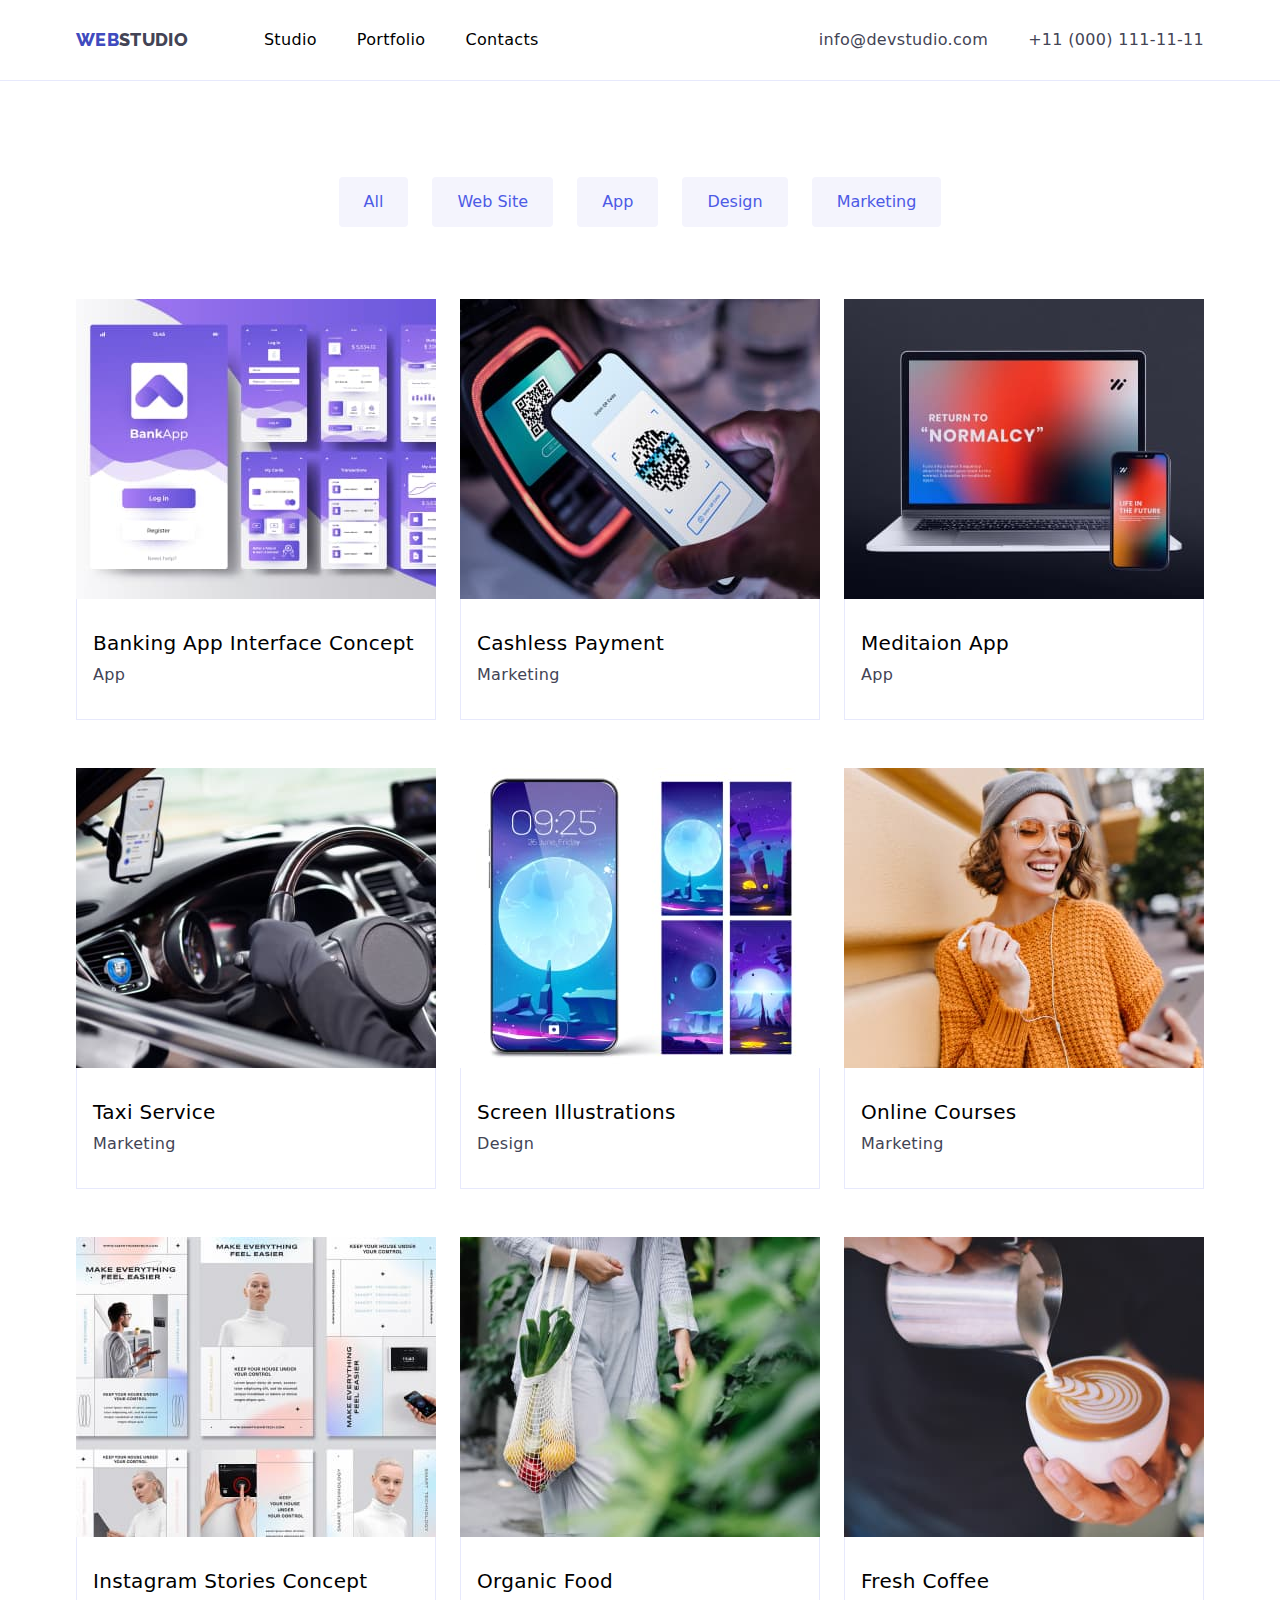
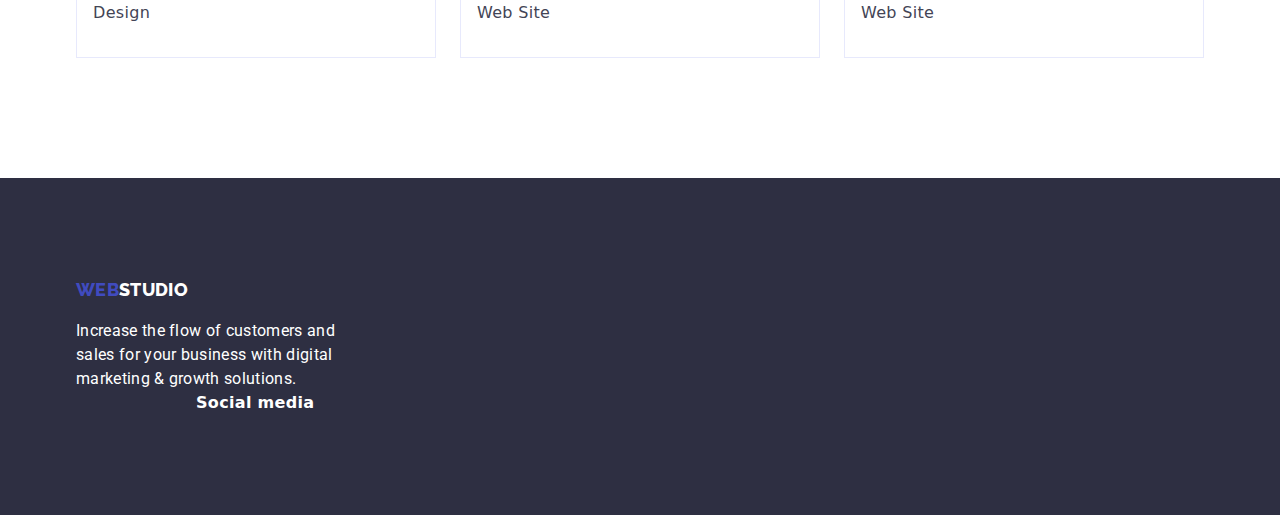
==== portfolio.html @ 9852bc64 "update" ====
<!DOCTYPE html>
<html lang="en">

<head>
  <meta charset="UTF-8" />
  <meta http-equiv="X-UA-Compatible" content="IE=edge" />
  <meta name="viewport" content="width=device-width, initial-scale=1.0" />
  <title>goit-markup-hw-02</title>
  <link rel="stylesheet" href="./css/styles.css" />
  <link rel="preconnect" href="https://fonts.googleapis.com" />
  <link rel="preconnect" href="https://fonts.gstatic.com" crossorigin />
  <link href="https://fonts.googleapis.com/css2?family=Raleway:wght@800&family=Roboto:wght@400;500;700;900&display=swap"
    rel="stylesheet" />
  <link rel="stylesheet"
    href="https://cdnjs.cloudflare.com/ajax/libs/modern-normalize/1.0.0/modern-normalize.min.css" />
</head>
<!-- Navigation -->

<body>
  <header class="page-top">
    <div class="container header">
      <nav class="navigation-head">
        <a class="logo" href="./index.html"><span class="web">WEB</span>STUDIO</a>
        <ul class="site-nav">
          <li class="item-nav"><a class="navigation-link" href="./index.html">Studio</a></li>
          <li class="item-nav">
            <a class="navigation-link" href="./portfolio.html">Portfolio</a>
          </li>
          <li class="item-nav"><a class="navigation-link" href="">Contacts</a></li>
        </ul>
      </nav>
      <address class="address">
        <ul class="site-address">
          <li class="item-address">
            <a class="address-nav" href="mailto:info@devstudio.com">info@devstudio.com</a>
          </li>
          <li class="item-contacts">
            <a class="address-nav" href="tel:+110001111111">+11 (000) 111-11-11</a>
          </li>
        </ul>
      </address>
    </div>
  </header>
  <main>

    <!-- Buttons -->
   
    <section class="section-portfolio">
      <div class="container-portfolio">
      
    
      
        <ul class="list-button">
          <li class="button"><button type="button" class="portfolio-button">All</button></li>
          <li class="button"><button type="button" class="portfolio-button">Web Site</button></li>
          <li class="button"><button type="button" class="portfolio-button">App</button></li>
          <li class="button"><button type="button" class="portfolio-button">Design</button></li>
          <li class="button"><button type="button" class="portfolio-button">Marketing</button></li>
        </ul>
    
    <!-- Portfolio -->

    <ul class="portfolio-ul-img-list">
      <li class="portfolio-img">
        
        <img src="./images/img8.jpg" alt="img8" width="360" />
        <div class="portfolio-card">
          <h3 class="list-h-portfolio">Banking App Interface Concept</h3>
          <p class="list-p-portfolio">App</p>
        </div>

      </li>
      <li class="portfolio-img">
        <img src="./images/img9.jpg" alt="img9" width="360" />
        <div class="portfolio-card">
          <h3 class="list-h-portfolio">Cashless Payment</h3>
          <p class="list-p-portfolio">Marketing</p>
        </div>

      </li>
      <li class="portfolio-img">
        <img src="./images/img10.jpg" alt="img10" width="360" />
        <div class="portfolio-card">
          <h3 class="list-h-portfolio">Meditaion App</h3>
          <p class="list-p-portfolio">App</p>
        </div>

      </li>
      <li class="portfolio-img">
        <img src="./images/img11.jpg" alt="img11" width="360" />
        <div class="portfolio-card">
          <h3 class="list-h-portfolio">Taxi Service</h3>
          <p class="list-p-portfolio">Marketing</p>
        </div>

      </li>
      <li class="portfolio-img">
        <img src="./images/img12.jpg" alt="img12" width="360" />
        <div class="portfolio-card">
          <h3 class="list-h-portfolio">Screen Illustrations</h3>
          <p class="list-p-portfolio">Design</p>
        </div>

      </li>
      <li class="portfolio-img">
        <img src="./images/img13.jpg" alt="img13" width="360" />
        <div class="portfolio-card">
          <h3 class="list-h-portfolio">Online Courses</h3>
          <p class="list-p-portfolio">Marketing</p>
        </div>

      </li>
      <li class="portfolio-img">
        <img src="./images/img14.jpg" alt="img14" width="360" />
        <div class="portfolio-card">
          <h3 class="list-h-portfolio">Instagram Stories Concept</h3>
          <p class="list-p-portfolio">Design</p>
        </div>

      </li>
      <li class="portfolio-img">
        <img src="./images/img15.jpg" alt="img15" width="360" />
        <div class="portfolio-card">
          <h3 class="list-h-portfolio">Organic Food</h3>
          <p class="list-p-portfolio">Web Site</p>
        </div>

      </li>
      <li class="portfolio-img">
        <img src="./images/img16.jpg" alt="img16" width="360" />
        <div class="portfolio-card">
          <h3 class="list-h-portfolio">Fresh Coffee</h3>
          <p class="list-p-portfolio">Web Site</p>
        </div>

      </li>
    </ul>
    </section>
  </div>
  </main>
  <!-- Footer -->
  <footer class="footer-portfolio">
    <div class="container">
      <div class="footer-item">
      <a href="./index.html" class="logo-footer"><span class="web">WEB</span>STUDIO</a>
      <p class="footer-text-p">
        Increase the flow of customers and sales for your business with digital
        marketing & growth solutions.
      </p>
      </div>
      <div class="social-footer">
   <h2>Social media</h2>

      </div>
    </div>
  </footer>
</body>

</html>
---- css/styles.css ----
body {
  font-family: "Roboto", sans-serif;
  font-size: 16px;
  line-height: 1.5;
  background-color: var(--bgc-white-color);
  color: var(--paragraph-text-color);
  letter-spacing: 0.02em;
}

h1,
h2,
h3,
h4,
h5,
h6,
p {
  margin: 0px;
}
ul {
  padding: 0;
  margin: 0;
  list-style-type: none;
}
img {
  display: block;
}

.container {
  padding: 0px 15px;
  margin-left: auto;
  margin-right: auto;
  max-width: 1158px;
}

/* Variables */
:root {
  --primary-text-color: #2e2f42;
  --accent-color: #404bbf;
  --text-color: #434455;
  --background-white-color: #ffffff;
  --logo-blue-color: #4d5ae5;
  --text-h-color: #2e2f42;
  --text-white-color: #ffffff;
  --our-team-background-color: #f4f4fd;
  --button-solid-color: #e7e9fc;
  --green-color: #31D0AA;
}

/* Title */

.header-container {
  display: flex;
  align-items: center;
}
.header {
  font-weight: 500;
  display: flex;
  align-items: center;
}
.page-top {
  border-bottom: 1px solid var(--button-solid-color);
}
.logo {
  font-family: "Raleway", sans-serif;
  font-weight: 800;
  font-size: 18px;
  line-height: 1.8;
  color: var(--text-color);
  text-decoration: none;
  padding-top: 24px;
  padding-bottom: 24px;
  margin-right: 76px;
}

.web {
  color: var(--accent-color);
}

/* Navigation */

.navigation-head {
  display: flex;
}

.site-nav {
  display: flex;
  align-items: center;
}
.item-nav {
  margin-right: 40px;
}

.item-nav:last-child {
  margin-right: 0;
}

.navigation-link {
  display: block;
  color: var(--title-text-color);
  text-decoration: none;
  padding-top: 24px;
  padding-bottom: 24px;
  justify-content: center;
}
.navigation-link:hover,
.navigation-link:focus {
  color: var(--accent-color);
}

.item-adress {
  margin-right: 40px;
  font-weight: 400;
}
.item-contacts {
  margin-left: 40px;
  font-weight: 400;
}

.address-nav {
  display: block;
  font-weight: 400;
  padding-top: 24px;
  padding-bottom: 24px;
  color: var(--text-color);
  font-size: 16px;
  line-height: 1.5;
  text-decoration: none;
}

.address-nav:hover,
.address-nav:focus {
  color: var(--accent-color);
}

.site-address {
  display: flex;
}

.address {
  font-style: normal;
  margin-left: auto;
}

/* Buttons */

.button-order {
  width: 169px;
  height: 56px;
  left: 636px;
  top: 428px;
  font-weight: 500;
  font-size: 16px;
  line-height: 1.5;
  font-family: "Roboto";
  color: var(--text-white-color);
  background-color: var(--logo-blue-color);
  border: 0px solid;
  border-color: var(--logo-blue-color);
  border-radius: 4px;
  cursor: pointer;

  margin-top: 48px;
  margin-left: auto;
  margin-right: auto;
}
.button-order:hover,
.button-order:focus {
  font-weight: 500;
  font-size: 16px;
  line-height: 1.5;
  font-family: "Roboto";
  color: var(--text-white-color);
  background-color: var(--accent-color);
  border-color: var(--accent-color);
  cursor: pointer;
}

/* Portfolio */
.container-portfolio {
  padding: 0px 15px;
  margin-left: auto;
  margin-right: auto;
  max-width: 1158px;
}

.section-portfolio {
  padding-top: 96px;
  padding-bottom: 120px;
}

.list-button {
  display: flex;
  justify-content: center;
  margin-bottom: 72px;
}

.button:not(:last-child) {
  margin-right: 24px;
}

.portfolio-button {
  background: var(--our-team-background-color);
  color: var(--logo-blue-color);
  font-weight: 500;
  font-family: inherit;
  font-size: 16px;
  line-height: 1.5;
  cursor: pointer;
  padding: 12px 24px;

  border: 1px solid transparent;
  border-radius: 4px;
}

.portfolio-button:hover,
.portfolio-button:focus {
  background-color: var(--accent-color);
  color: var(--text-white-color);
}

.portfolio-ul-img-list {
  display: flex;
  flex-wrap: wrap;
}

.portfolio-img {
  margin-right: 24px;
  margin-bottom: 48px;
}

.portfolio-img:nth-child(3n) {
  margin-right: 0;
}
.portfolio-img:nth-last-child(-n + 3) {
  margin-bottom: 0;
}

.portfolio-card {
  padding-top: 32px;
  border-left: 1px solid var(--button-solid-color);
  border-bottom: 1px solid var(--button-solid-color);
  border-right: 1px solid var(--button-solid-color);
  padding-left: 16px;
  padding-bottom: 32px;

}
.portfolio-card:hover{
  box-shadow: 0px 1px 6px rgba(46, 47, 66, 0.08), 0px 1px 1px rgba(46, 47, 66, 0.16), 0px 2px 1px rgba(46, 47, 66, 0.08);
}

.list-h-portfolio {
  font-weight: 500;
  font-size: 20px;
  line-height: 1.2;
  color: var(--title-text-color);

  margin-bottom: 8px;
}
.list-p-portfolio {
  font-weight: 400;
  font-size: 16px;
  line-height: 1.5;
  color: var(--text-color);
}

/* Footer */
.footer-portfolio {
  background-color: var(--text-h-color);
  color: var(--text-white-color);
  top: 1764px;
  padding-top: 100px;
  padding-bottom: 100px;

  left: 0px;
}
.footer {
  background-color: var(--text-h-color);
  color: var(--text-white-color);
  top: 2280px;
  padding: 100px 0px;
}
.logo-footer {
  font-family: "Raleway", sans-serif;
  font-weight: 800;
  font-size: 18px;
  line-height: 1.3;
  color: var(--background-white-color);
  text-decoration: none;
}
.footer-text-p {
  font-family: "Roboto";
  font-style: normal;
  font-weight: 400;
  font-size: 16px;
  line-height: 24px;
  letter-spacing: 0.02em;
  color: var(--text-white-color);
  margin-top: 16px;
  margin-bottom: 0;
  width: 264px;
}
.footer-div{
  display: inline-block;
}

/* Effective Solutions*/

.effective-solutions {
  background-color: var(--text-h-color);
  padding: 188px 0;
  text-align: center;
  background-image: linear-gradient(rgba(46, 47, 66, 0.7),rgba(46, 47, 66, 0.7)),url('../images/people-office.jpg');
  background-repeat: no-repeat;
  background-position: center;
  background-size:cover;

}
.effective-solutions-h {
  color: var(--text-white-color);
  font-weight: 700;
  font-size: 56px;
  line-height: 1.1;
  text-decoration: none;
  max-width: 494px;
  margin-right: auto;
  margin-left: auto;
}

/* Feautures */

.feautures {
  padding-top: 120px;
}
.feautures-name {
  margin-top: 0;
  margin-bottom: 0;
}
.feautures-list {
  display: flex;
}
.list-item:not(:last-child) {
  margin-right: 24px;
}

.feautures-h {
  font-weight: 500;
  font-size: 20px;
  line-height: 1.2;
  letter-spacing: 0.02em;
  color: var(--primary-text-color);
  margin-bottom: 8px;
}
.feautures-p {
  font-family: "Roboto";
  font-weight: 400;
  font-size: 16px;
  line-height: 1.5;
  color: var(--text-color);
  margin-top: 0;
}

/* What are we doing */
.what-are-we-doing-section {
  padding-top: 120px;
  padding-bottom: 120px;
}
.what-are-we-doing {
  font-family: "Roboto";
  font-weight: 700;
  font-size: 36px;
  margin-bottom: 72px;
  text-align: center;
  line-height: 1.1;
  text-align: center;
  letter-spacing: 0.02em;
  color: var(--primary-text-color);
}
.what-are-we-doing-list {
  display: flex;
}
.list-img {
  width: 360;
}
.list-img:not(:last-child) {
  margin-right: 24px;
}

/* Our Team */
.our-team-section {
  background-color: var(--our-team-background-color);
  padding-top: 120px;
  padding-bottom: 120px;
}
.our-team-list {
  display: flex;
}
.list-text-img {
  background-color: var(--background-white-color);
  box-shadow: 0px 1px 6px rgba(46, 47, 66, 0.08),
    0px 1px 1px rgba(46, 47, 66, 0.16), 0px 2px 1px rgba(46, 47, 66, 0.08);
  border-radius: 0px 0px 4px 4px;
  width: 264;
  height: 260;
}
.list-text-img:not(:last-child) {
  margin-right: 24px;
}
.img-card {
  text-align: center;
  padding-top: 32px;
  padding-bottom: 32px;
}
.our-team-h {
  font-family: "Roboto";
  font-weight: 500;
  font-size: 20px;
  line-height: 1.2;
  text-align: center;
  letter-spacing: 0.02em;
  color: var(--primary-text-color);
}

.our-team-h-two {
  font-family: "Roboto";
  font-weight: 700;
  font-size: 36px;
  line-height: 1.1;
  text-align: center;
  letter-spacing: 0.02em;
  color: var(--primary-text-color);
  margin-bottom: 72px;
  text-align: center;
}
.our-team-p {
  font-family: "Roboto";
  margin-top: 8px;
  font-weight: 400;
  font-size: 16px;
  line-height: 1.5;
  text-align: center;
  letter-spacing: 0.02em;
  color: var(--text-color);
}
/* Customers */
.customers-h-two{
font-family: "Roboto";
  font-weight: 700;
  font-size: 36px;
  line-height: 1.1;
  text-align: center;
  letter-spacing: 0.02em;
  color: var(--primary-text-color);
  margin-bottom: 72px;
  text-align: center;

}

.customers-section{
    padding-top: 120px;
  padding-bottom: 120px;
  
}
.customers-logo{
display: flex;
justify-content: center;
gap: 24px;
margin-top: 8px;


}
.customers-item{
 width: 168px;
 height: 88px;
 border: 1px solid #8E8F99;
border-radius: 4px;
}
.customers-link{
  display: flex;
  align-items: center;
  justify-content: center;
 
  width: 100%;
  height: 100%;
}
.customers-icon{
  width: 104px;
  height: 56px;
  fill: var(--text-white-color)
}
/* Socials */
.socials-list{
display: flex;
justify-content: center;
gap: 24px;
margin-top: 8px;


}
.socials-item{
 width: 40px;
 height: 40px;
}
.socials-link{
  display: flex;
  align-items: center;
  justify-content: center;
  border-radius: 50%;
  background-color: var(--logo-blue-color);
  width: 100%;
  height: 100%;
}
.socials-link:hover{
  background-color: var(--accent-color)
}
.socials-icon{
  width: 16px;
  height: 16px;
  fill: var(--text-white-color)
}

/* Socials footer */
.social-footer{
  margin-top:0px;
  margin-left: 120px;
  display:inline-block;
 

}
.social-footer h2 {
  font-size: 16px;
  line-height: 150%; /* 24/16 */
  color: var(--bgc-white-color);
}
.socials-list-footer{
display: flex;
justify-content: center;
gap: 16px;
margin-top: 16px;



}
.socials-item-footer{
 width: 40px;
 height: 40px;
 
}
.socials-link-footer{
  display: flex;
  align-items: center;
  justify-content: center;
  border-radius: 50%;
  background-color: var(--text-color);
  width: 100%;
  height: 100%;
}
.socials-link-footer:hover{
  background-color: var(--green-color)
}
.socials-icon-footer{
  width: 24px;
  height: 24px;
  fill: var(--text-white-color);
}

/* Feautures SVG */
.feautures-icons-list{
display: flex;
justify-content: center;
gap: 40px;
margin-bottom: 8px;
margin-right: 140px;
}

.antenna-icon{
 width: 240px;
 height: 116px;
 margin-left: 90px;
 
 
}
.clock-icon{
 width: 240px;
 height: 116px;

 
}
.diagram-icon{
 width: 240px;
 height: 116px;
 
 
}
.astronaut-icon{
 width: 240px;
 height: 116px;
 
 
}
.feautures-icons-link{
  display: flex;
  align-items: center;
  justify-content: center;
  margin-right: 1000px;
  
  background-color: var(--our-team-background-color);
  width: 100%;
  height: 100%;
}
.feautures-icon{
  width: 61px;
  height: 64px;
  fill: black;
}
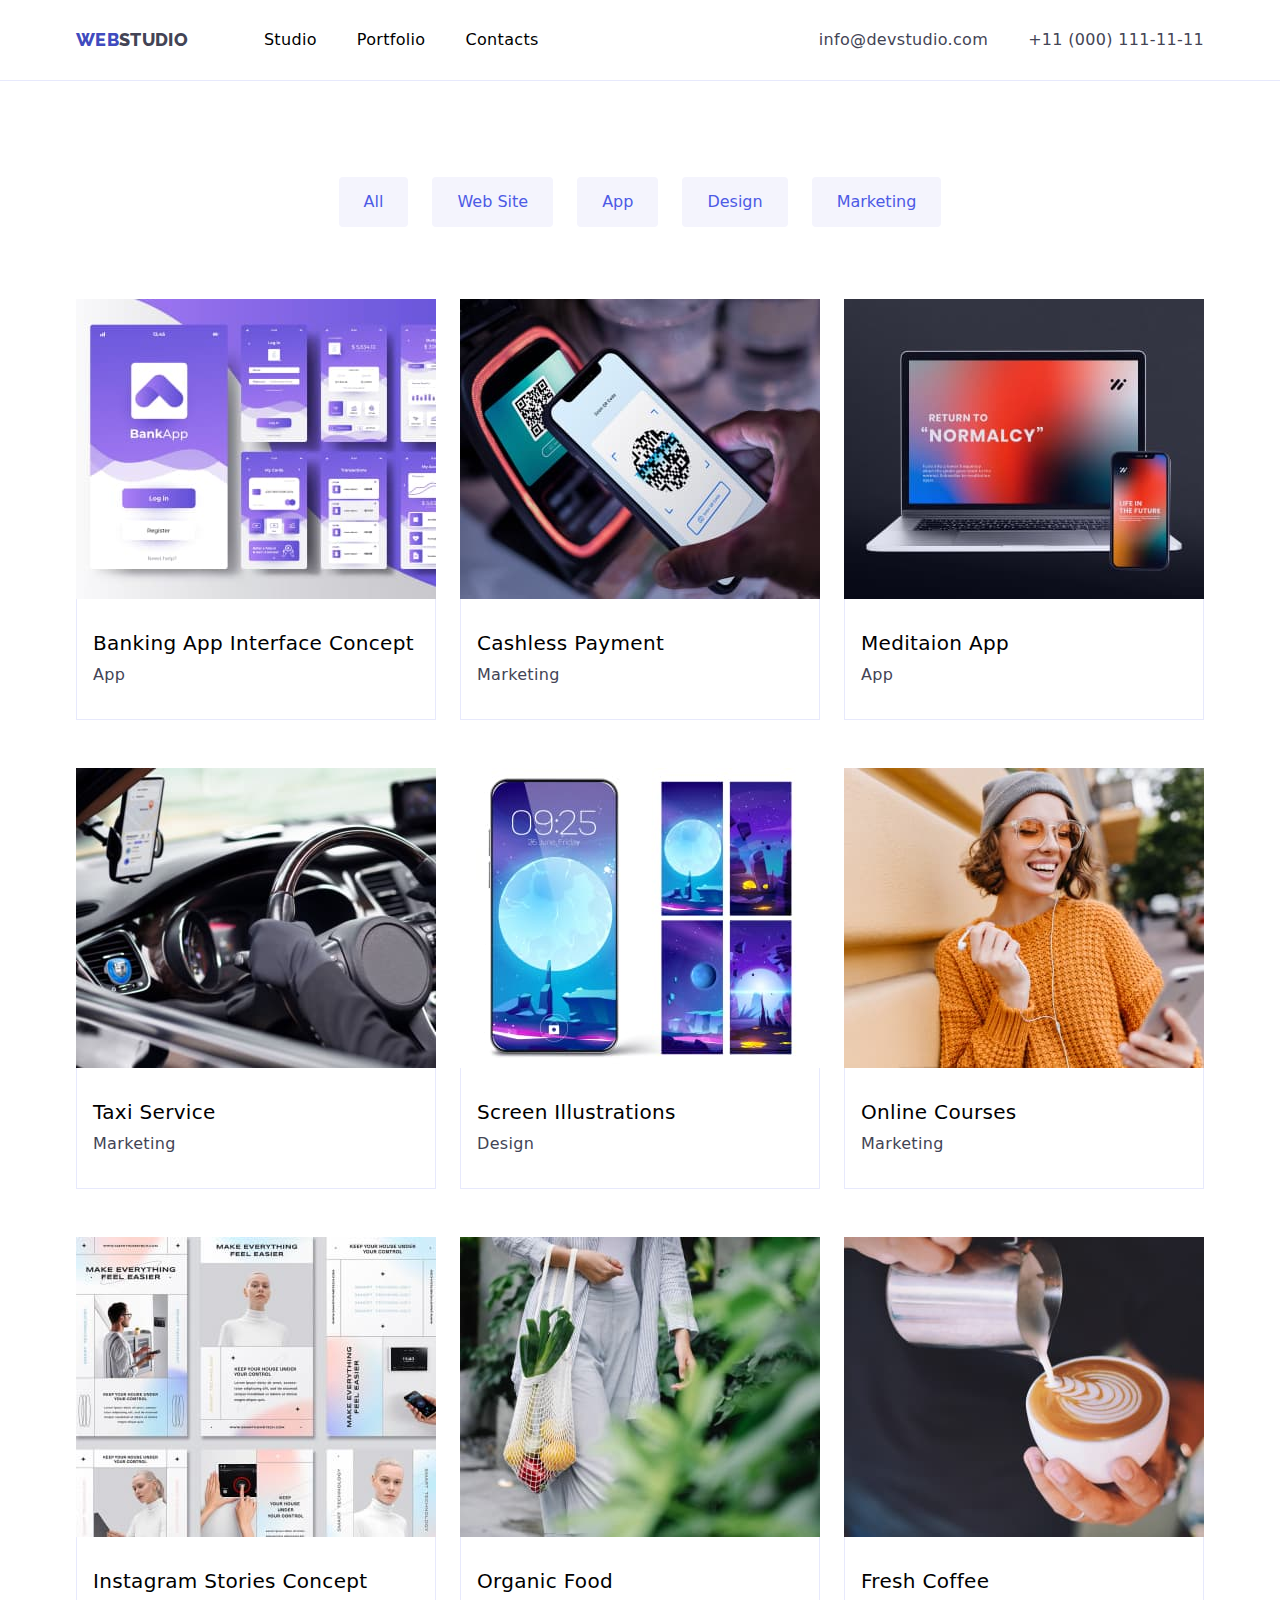
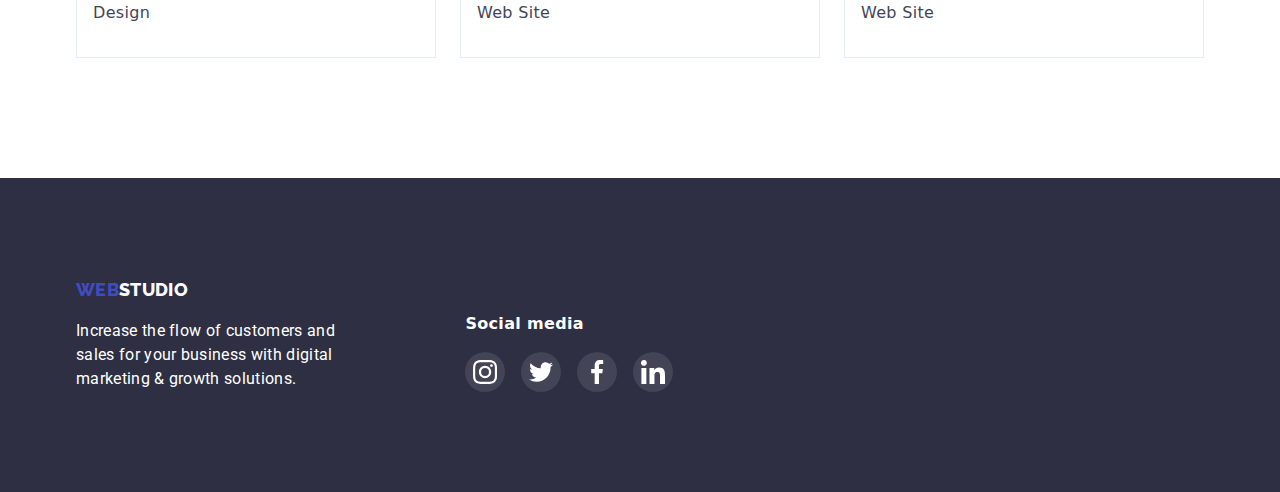
==== commit d129707c: "Update portfolio.html" ====
--- a/portfolio.html
+++ b/portfolio.html
@@ -139,18 +139,41 @@
   </div>
   </main>
   <!-- Footer -->
-  <footer class="footer-portfolio">
-    <div class="container">
-      <div class="footer-item">
-      <a href="./index.html" class="logo-footer"><span class="web">WEB</span>STUDIO</a>
-      <p class="footer-text-p">
-        Increase the flow of customers and sales for your business with digital
-        marketing & growth solutions.
-      </p>
+  <footer class="footer">
+    <div class="container footer-container">
+      <div class="footer-div">
+        <a href="./index.html" class="logo-footer"><span class="web">WEB</span>STUDIO</a>
+        <p class="footer-text-p">
+          Increase the flow of customers and sales for your business with digital
+          marketing & growth solutions.
+        </p>
       </div>
       <div class="social-footer">
-   <h2>Social media</h2>
-
+        <h2>Social media</h2>
+        <ul class="socials-list-footer">
+          <li class="socials-item-footer">
+            <a class="socials-link-footer" href="#">
+              <svg class="socials-icon-footer">
+                <use href="./images/icons.svg#icon-instagram"></use>
+              </svg>
+            </a>
+          </li>
+          <li class="socials-item-footer">
+            <a class="socials-link-footer" href="#"><svg class="socials-icon-footer">
+                <use href="./images/icons.svg#icon-twitter"></use>
+              </svg></a>
+          </li>
+          <li class="socials-item-footer">
+            <a class="socials-link-footer" href="#"><svg class="socials-icon-footer">
+                <use href="./images/icons.svg#icon-facebook"></use>
+              </svg></a>
+          </li>
+          <li class="socials-item-footer">
+            <a class="socials-link-footer" href="#"><svg class="socials-icon-footer">
+                <use href="./images/icons.svg#icon-linkedin"></use>
+              </svg></a>
+          </li>
+        </ul>
       </div>
     </div>
   </footer>
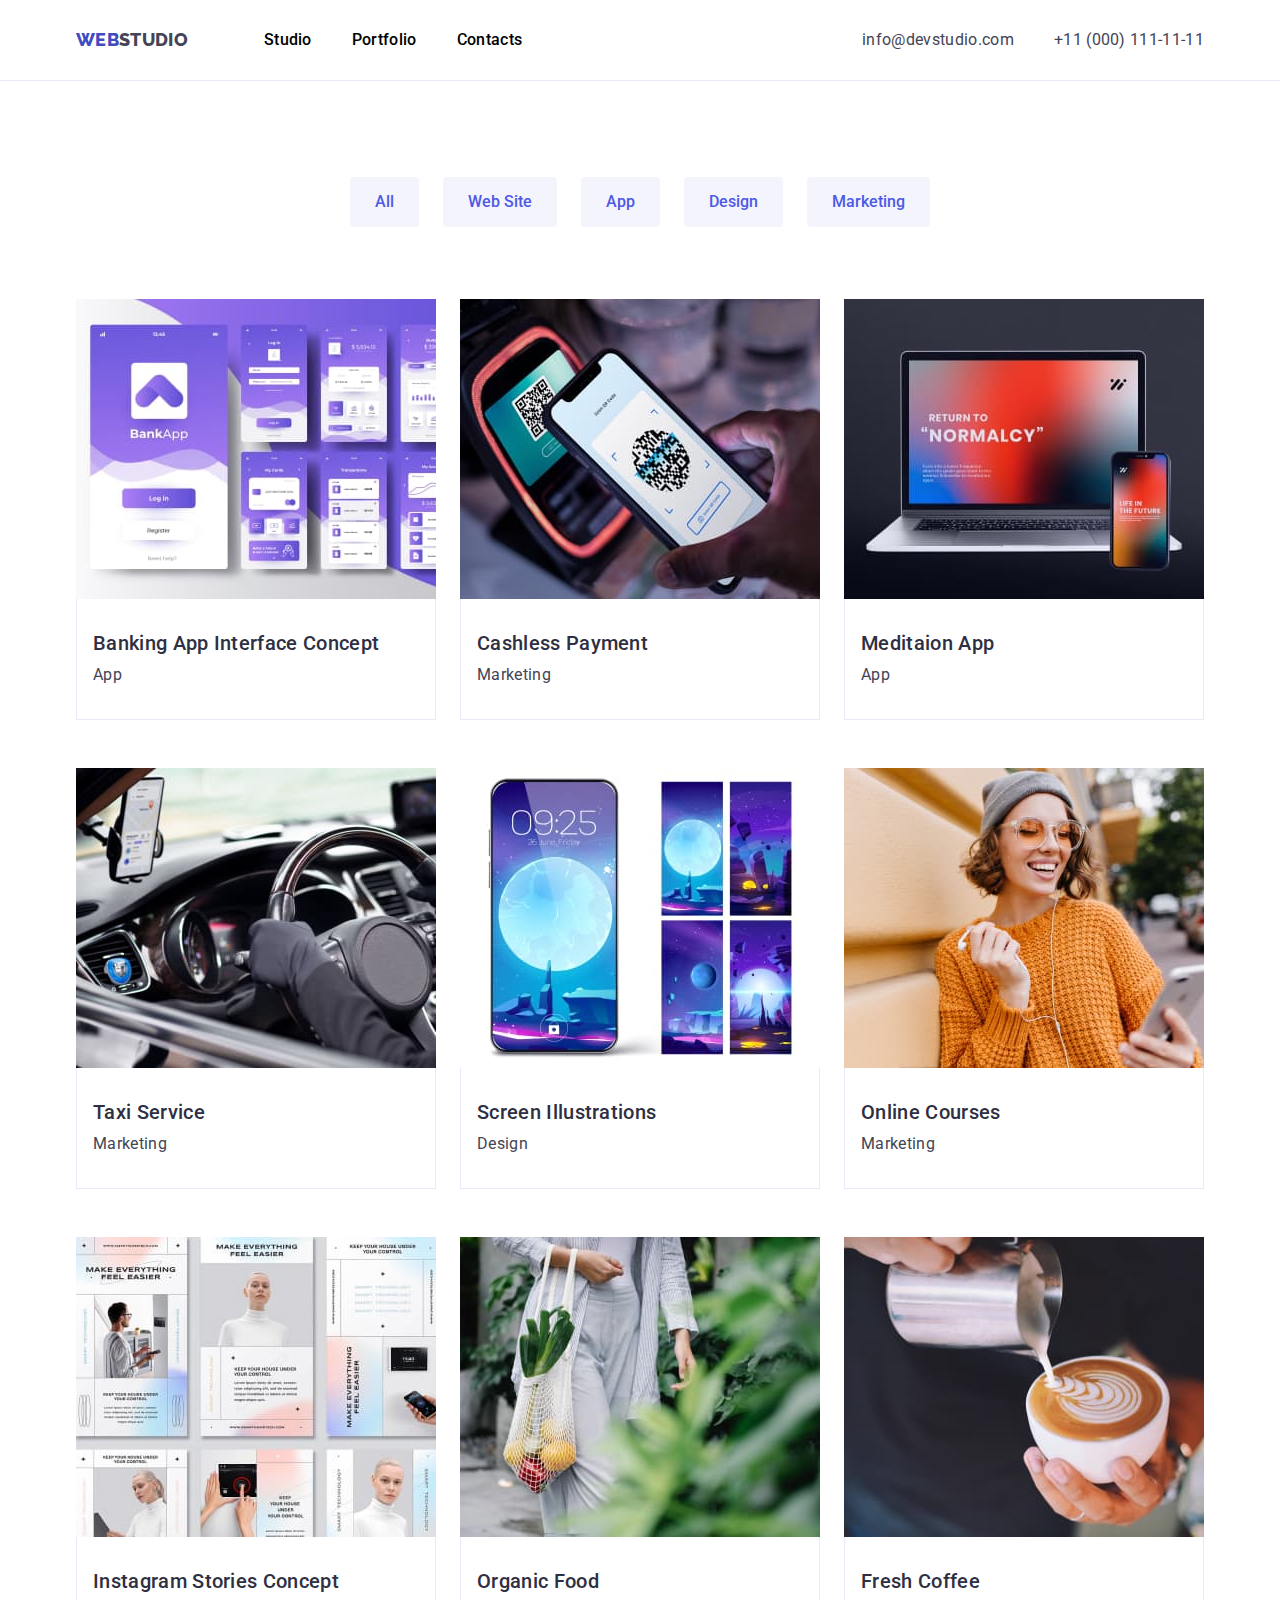
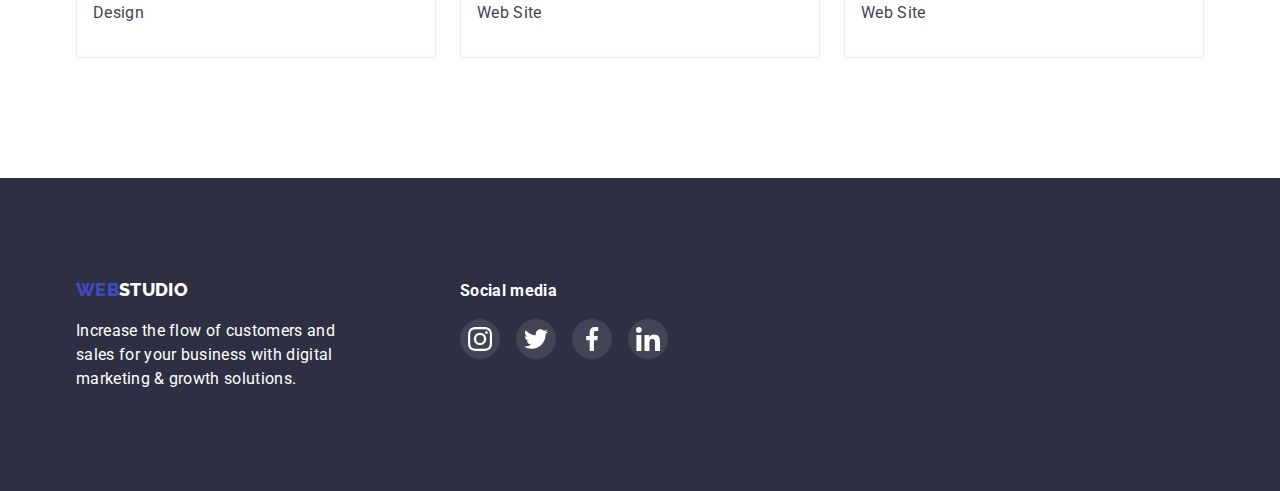
==== commit cabe3109: "update" ====
--- a/portfolio.html
+++ b/portfolio.html
@@ -6,13 +6,14 @@
   <meta http-equiv="X-UA-Compatible" content="IE=edge" />
   <meta name="viewport" content="width=device-width, initial-scale=1.0" />
   <title>goit-markup-hw-02</title>
-  <link rel="stylesheet" href="./css/styles.css" />
+  
   <link rel="preconnect" href="https://fonts.googleapis.com" />
   <link rel="preconnect" href="https://fonts.gstatic.com" crossorigin />
   <link href="https://fonts.googleapis.com/css2?family=Raleway:wght@800&family=Roboto:wght@400;500;700;900&display=swap"
     rel="stylesheet" />
   <link rel="stylesheet"
     href="https://cdnjs.cloudflare.com/ajax/libs/modern-normalize/1.0.0/modern-normalize.min.css" />
+    <link rel="stylesheet" href="./css/styles.css" />
 </head>
 <!-- Navigation -->
 
@@ -62,77 +63,87 @@
 
     <ul class="portfolio-ul-img-list">
       <li class="portfolio-img">
-        
+        <a class="link" href="#">
         <img src="./images/img8.jpg" alt="img8" width="360" />
         <div class="portfolio-card">
+          
           <h3 class="list-h-portfolio">Banking App Interface Concept</h3>
           <p class="list-p-portfolio">App</p>
         </div>
+        </a>
 
       </li>
       <li class="portfolio-img">
+        <a class="link" href="#">
         <img src="./images/img9.jpg" alt="img9" width="360" />
         <div class="portfolio-card">
           <h3 class="list-h-portfolio">Cashless Payment</h3>
           <p class="list-p-portfolio">Marketing</p>
         </div>
-
+</a>
       </li>
       <li class="portfolio-img">
+        <a class="link" href="#">
         <img src="./images/img10.jpg" alt="img10" width="360" />
         <div class="portfolio-card">
           <h3 class="list-h-portfolio">Meditaion App</h3>
           <p class="list-p-portfolio">App</p>
         </div>
-
+</a>
       </li>
       <li class="portfolio-img">
+        <a class="link" href="#">
         <img src="./images/img11.jpg" alt="img11" width="360" />
         <div class="portfolio-card">
           <h3 class="list-h-portfolio">Taxi Service</h3>
           <p class="list-p-portfolio">Marketing</p>
         </div>
-
+</a>
       </li>
       <li class="portfolio-img">
+        <a class="link" href="#">
         <img src="./images/img12.jpg" alt="img12" width="360" />
         <div class="portfolio-card">
           <h3 class="list-h-portfolio">Screen Illustrations</h3>
           <p class="list-p-portfolio">Design</p>
         </div>
-
+      </a>
       </li>
       <li class="portfolio-img">
+        <a class="link" href="#">
         <img src="./images/img13.jpg" alt="img13" width="360" />
         <div class="portfolio-card">
           <h3 class="list-h-portfolio">Online Courses</h3>
           <p class="list-p-portfolio">Marketing</p>
         </div>
-
+      </a>
       </li>
       <li class="portfolio-img">
+        <a class="link" href="#">
         <img src="./images/img14.jpg" alt="img14" width="360" />
         <div class="portfolio-card">
           <h3 class="list-h-portfolio">Instagram Stories Concept</h3>
           <p class="list-p-portfolio">Design</p>
         </div>
-
+        </a>
       </li>
       <li class="portfolio-img">
+        <a class="link" href="#">
         <img src="./images/img15.jpg" alt="img15" width="360" />
         <div class="portfolio-card">
           <h3 class="list-h-portfolio">Organic Food</h3>
           <p class="list-p-portfolio">Web Site</p>
         </div>
-
+          </a>
       </li>
       <li class="portfolio-img">
+        <a class="link" href="#">
         <img src="./images/img16.jpg" alt="img16" width="360" />
         <div class="portfolio-card">
           <h3 class="list-h-portfolio">Fresh Coffee</h3>
           <p class="list-p-portfolio">Web Site</p>
         </div>
-
+</a>
       </li>
     </ul>
     </section>
--- a/css/styles.css
+++ b/css/styles.css
@@ -34,6 +34,7 @@
 
 /* Variables */
 :root {
+  --grey-color:#8E8F99;
   --primary-text-color: #2e2f42;
   --accent-color: #404bbf;
   --text-color: #434455;
@@ -216,13 +217,27 @@
 .portfolio-button:focus {
   background-color: var(--accent-color);
   color: var(--text-white-color);
-}
-
+  box-shadow: 0px 4px 4px rgba(0, 0, 0, 0.15);
+}
+.box-shadow-portfolio{
+  box-shadow:none;
+}
+.box-shadow-portfolio:hover{
+  box-shadow: 0px 1px 6px rgba(46, 47, 66, 0.08), 0px 1px 1px rgba(46, 47, 66, 0.16), 0px 2px 1px rgba(46, 47, 66, 0.08);
+}
 .portfolio-ul-img-list {
   display: flex;
   flex-wrap: wrap;
 }
-
+.link{
+  display: block;
+  text-decoration:none;
+  
+  color: var(--text-h-color)
+}
+.link:hover{
+  box-shadow: 0px 1px 6px rgba(46, 47, 66, 0.08), 0px 1px 1px rgba(46, 47, 66, 0.16), 0px 2px 1px rgba(46, 47, 66, 0.08);
+}
 .portfolio-img {
   margin-right: 24px;
   margin-bottom: 48px;
@@ -244,9 +259,7 @@
   padding-bottom: 32px;
 
 }
-.portfolio-card:hover{
-  box-shadow: 0px 1px 6px rgba(46, 47, 66, 0.08), 0px 1px 1px rgba(46, 47, 66, 0.16), 0px 2px 1px rgba(46, 47, 66, 0.08);
-}
+
 
 .list-h-portfolio {
   font-weight: 500;
@@ -264,6 +277,10 @@
 }
 
 /* Footer */
+.footer-container{
+  display: flex;
+  align-items: baseline;
+}
 .footer-portfolio {
   background-color: var(--text-h-color);
   color: var(--text-white-color);
@@ -306,6 +323,8 @@
 /* Effective Solutions*/
 
 .effective-solutions {
+  max-width: 1440px;
+  margin: 0 auto;
   background-color: var(--text-h-color);
   padding: 188px 0;
   text-align: center;
@@ -458,7 +477,7 @@
 .customers-section{
     padding-top: 120px;
   padding-bottom: 120px;
-  
+  color: blue;
 }
 .customers-logo{
 display: flex;
@@ -471,22 +490,32 @@
 .customers-item{
  width: 168px;
  height: 88px;
- border: 1px solid #8E8F99;
-border-radius: 4px;
-}
+
+}
+
 .customers-link{
   display: flex;
   align-items: center;
   justify-content: center;
- 
+  border: 1px solid #8E8F99;
+border-radius: 4px;
+fill: var(--grey-color);
   width: 100%;
   height: 100%;
-}
+   color: blue;
+}
+.customers-link:hover{
+  border: 1px solid var(--accent-color);
+border-radius: 4px;
+ fill: var(--accent-color);
+}
+
 .customers-icon{
   width: 104px;
   height: 56px;
-  fill: var(--text-white-color)
-}
+ 
+}
+
 /* Socials */
 .socials-list{
 display: flex;
@@ -569,46 +598,50 @@
 justify-content: center;
 gap: 40px;
 margin-bottom: 8px;
-margin-right: 140px;
 }
 
 .antenna-icon{
- width: 240px;
- height: 116px;
- margin-left: 90px;
+ width: 264px;
+ height: 112px;
+ display:flex;
+ justify-content: center;
+ align-items: center;
+ background-color: var(--our-team-background-color);
+
  
+}
+.clock-icon{
+width: 264px;
+ height: 112px;
+ display:flex;
+ justify-content: center;
+ align-items: center;
+background-color: var(--our-team-background-color);
+
  
 }
-.clock-icon{
- width: 240px;
- height: 116px;
+.diagram-icon{
+ width: 264px;
+ height: 112px;
+ display:flex;
+ justify-content: center;
+ align-items: center;
+ background-color: var(--our-team-background-color);
 
  
 }
-.diagram-icon{
- width: 240px;
- height: 116px;
- 
- 
-}
 .astronaut-icon{
- width: 240px;
- height: 116px;
- 
- 
-}
-.feautures-icons-link{
-  display: flex;
-  align-items: center;
-  justify-content: center;
-  margin-right: 1000px;
+width: 264px;
+ height: 112px;
+ display:flex;
+ justify-content: center;
+ align-items: center;
+ background-color: var(--our-team-background-color);
   
-  background-color: var(--our-team-background-color);
-  width: 100%;
-  height: 100%;
-}
+}
+
 .feautures-icon{
-  width: 61px;
+  width: 64px;
   height: 64px;
   fill: black;
 }
